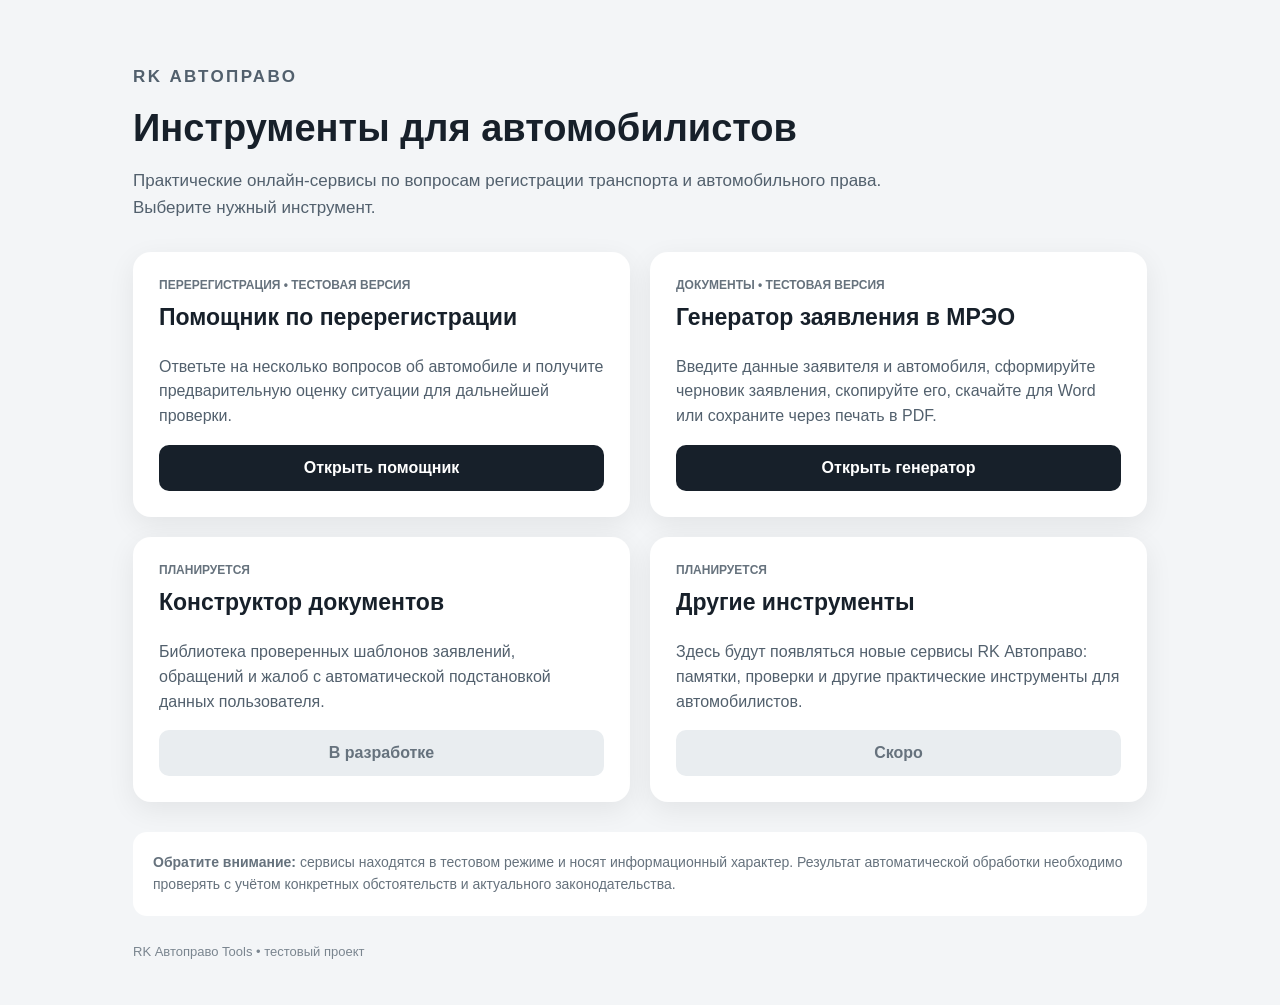
==== index.html @ 01504936 "Добавлена главная страница RK Автоправо Tools" ====
<!doctype html>
<html lang="ru"><head><meta charset="utf-8"><meta name="viewport" content="width=device-width,initial-scale=1">
<title>RK Автоправо Tools — инструменты для автомобилистов</title>
<style>
*{box-sizing:border-box}body{margin:0;font-family:Arial,sans-serif;background:#f3f5f7;color:#17202a}.wrap{max-width:1050px;margin:0 auto;padding:46px 18px}.hero{margin-bottom:30px}.eyebrow{font-size:12px;font-weight:700;letter-spacing:.14em}.hero h1{font-size:38px;margin:10px 0}.hero p{max-width:760px;color:#52606d;line-height:1.6;font-size:17px}.grid{display:grid;grid-template-columns:repeat(2,1fr);gap:20px}.tool{background:#fff;border-radius:18px;padding:26px;box-shadow:0 8px 28px rgba(0,0,0,.07);display:flex;flex-direction:column;min-height:260px}.tag{font-size:12px;font-weight:700;color:#66727d}.tool h2{margin:12px 0 8px;font-size:23px}.tool p{color:#52606d;line-height:1.55;flex:1}.btn{display:block;text-align:center;text-decoration:none;background:#17202a;color:#fff;padding:14px 18px;border-radius:10px;font-weight:700}.soon{background:#e9edf0;color:#66727d}.note{margin-top:30px;padding:20px;background:#fff;border-radius:14px;color:#66727d;line-height:1.55;font-size:14px}.footer{margin-top:28px;color:#7a858f;font-size:13px}@media(max-width:720px){.grid{grid-template-columns:1fr}.hero h1{font-size:30px}.wrap{padding-top:28px}}
</style></head>
<body><main class="wrap"><header class="hero"><p class="eyebrow">RK АВТОПРАВО</p><h1>Инструменты для автомобилистов</h1>
<p>Практические онлайн-сервисы по вопросам регистрации транспорта и автомобильного права. Выберите нужный инструмент.</p></header>
<section class="grid">
<article class="tool"><span class="tag">ПЕРЕРЕГИСТРАЦИЯ • ТЕСТОВАЯ ВЕРСИЯ</span><h2>Помощник по перерегистрации</h2><p>Ответьте на несколько вопросов об автомобиле и получите предварительную оценку ситуации для дальнейшей проверки.</p><a class="btn" href="registration-helper/">Открыть помощник</a></article>
<article class="tool"><span class="tag">ДОКУМЕНТЫ • ТЕСТОВАЯ ВЕРСИЯ</span><h2>Генератор заявления в МРЭО</h2><p>Введите данные заявителя и автомобиля, сформируйте черновик заявления, скопируйте его, скачайте для Word или сохраните через печать в PDF.</p><a class="btn" href="mreo-statement-generator/">Открыть генератор</a></article>
<article class="tool"><span class="tag">ПЛАНИРУЕТСЯ</span><h2>Конструктор документов</h2><p>Библиотека проверенных шаблонов заявлений, обращений и жалоб с автоматической подстановкой данных пользователя.</p><span class="btn soon">В разработке</span></article>
<article class="tool"><span class="tag">ПЛАНИРУЕТСЯ</span><h2>Другие инструменты</h2><p>Здесь будут появляться новые сервисы RK Автоправо: памятки, проверки и другие практические инструменты для автомобилистов.</p><span class="btn soon">Скоро</span></article>
</section>
<div class="note"><strong>Обратите внимание:</strong> сервисы находятся в тестовом режиме и носят информационный характер. Результат автоматической обработки необходимо проверять с учётом конкретных обстоятельств и актуального законодательства.</div>
<footer class="footer">RK Автоправо Tools • тестовый проект</footer></main></body></html>
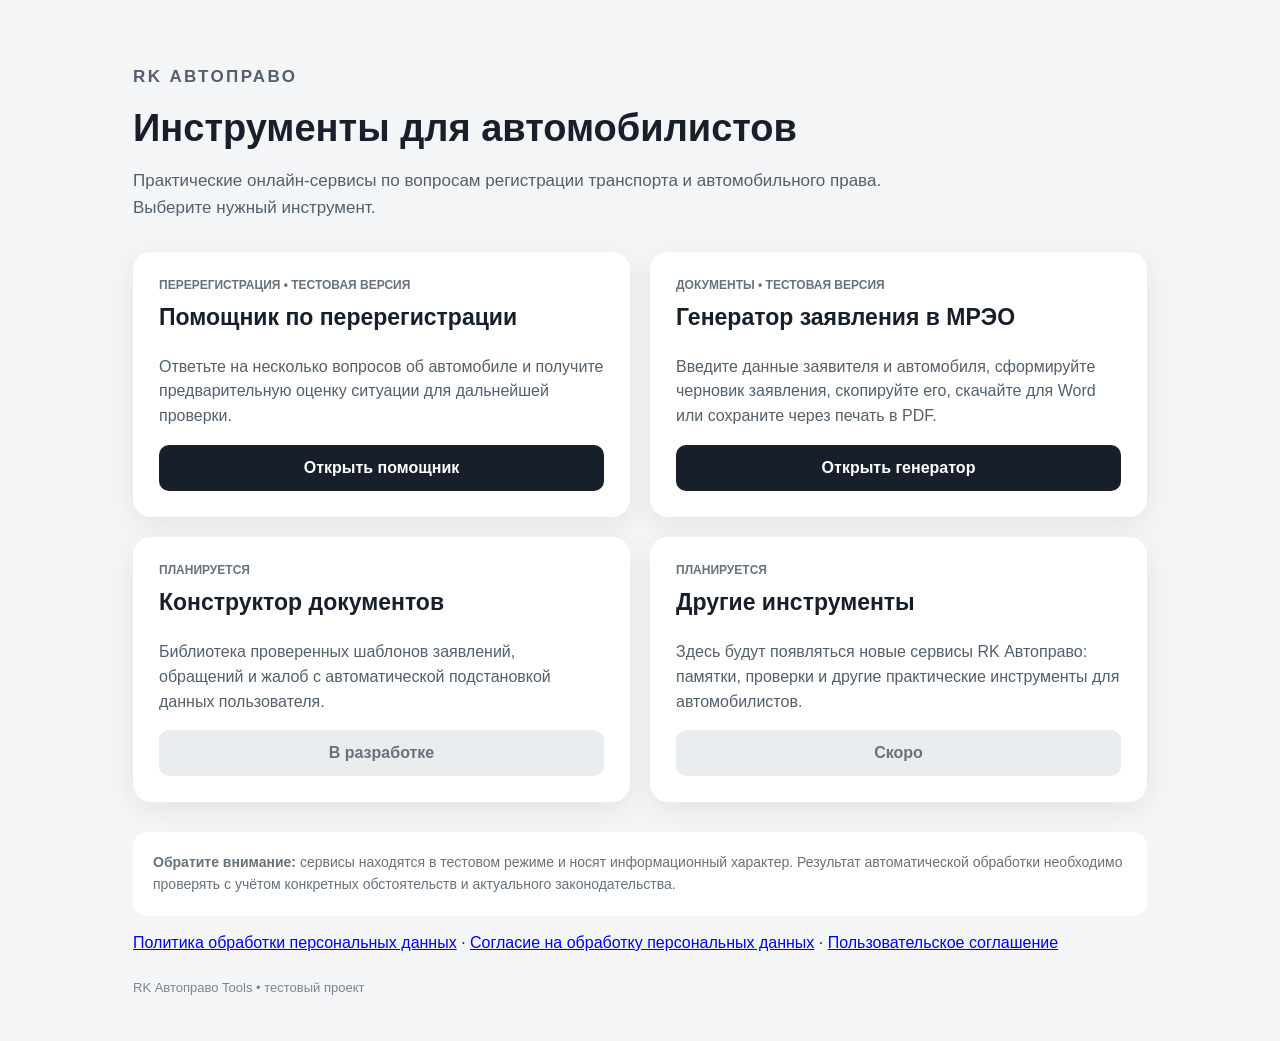
==== commit c8498880: "Link legal documents and add consent controls" ====
--- a/index.html
+++ b/index.html
@@ -13,4 +13,4 @@
 <article class="tool"><span class="tag">ПЛАНИРУЕТСЯ</span><h2>Другие инструменты</h2><p>Здесь будут появляться новые сервисы RK Автоправо: памятки, проверки и другие практические инструменты для автомобилистов.</p><span class="btn soon">Скоро</span></article>
 </section>
 <div class="note"><strong>Обратите внимание:</strong> сервисы находятся в тестовом режиме и носят информационный характер. Результат автоматической обработки необходимо проверять с учётом конкретных обстоятельств и актуального законодательства.</div>
-<footer class="footer">RK Автоправо Tools • тестовый проект</footer></main></body></html>+<div style="margin-top:18px"><a href="privacy-policy/">Политика обработки персональных данных</a> · <a href="personal-data-consent/">Согласие на обработку персональных данных</a> · <a href="terms/">Пользовательское соглашение</a></div><footer class="footer">RK Автоправо Tools • тестовый проект</footer></main></body></html>
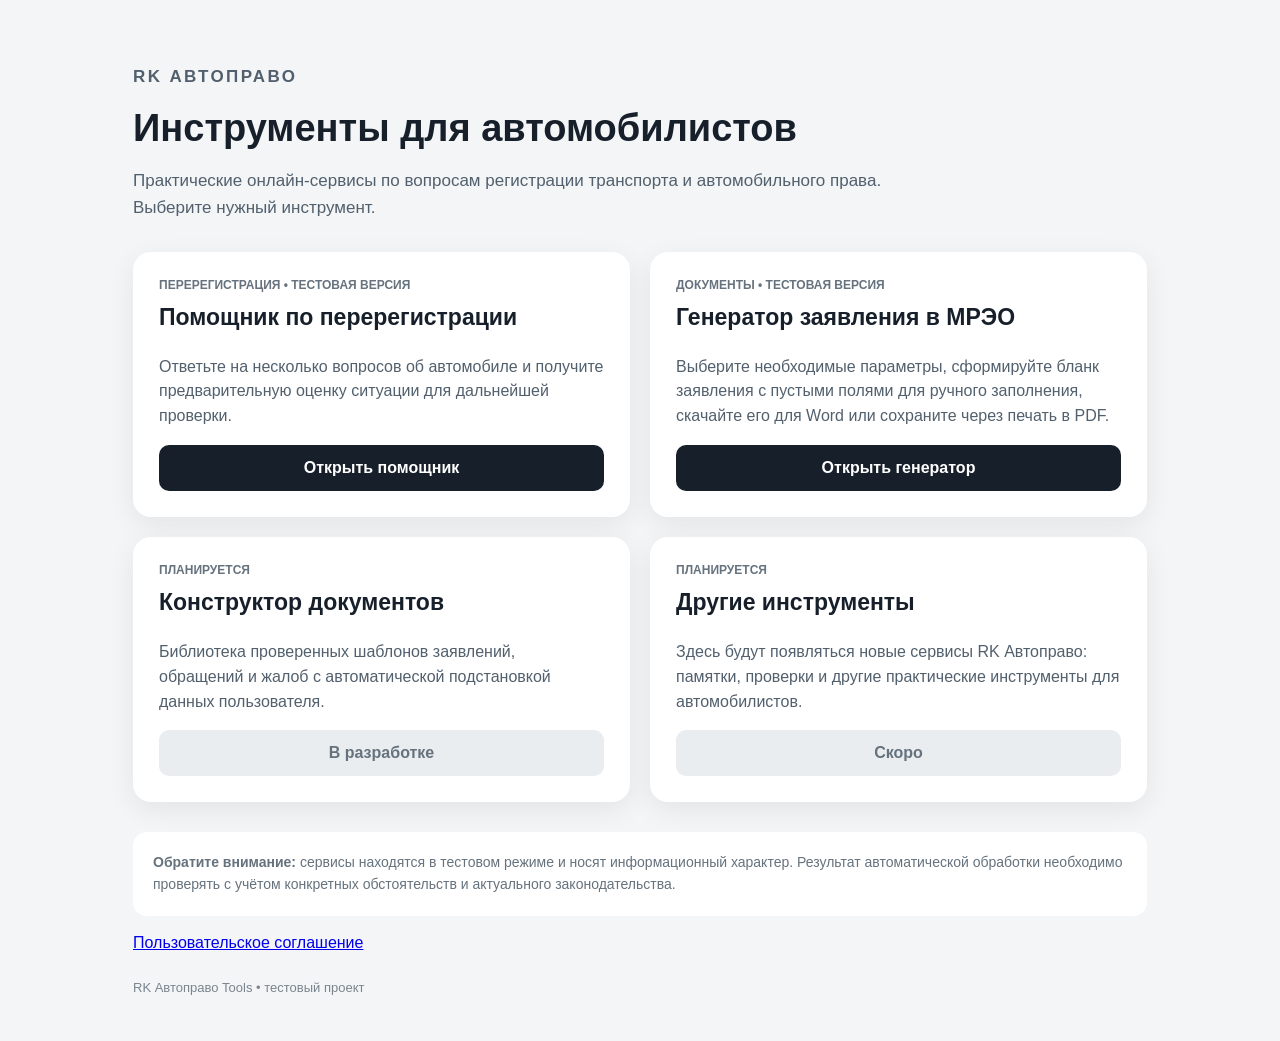
==== commit db7ede45: "Убрать ссылки на документы о персональных данных из подвала" ====
--- a/index.html
+++ b/index.html
@@ -8,9 +8,9 @@
 <p>Практические онлайн-сервисы по вопросам регистрации транспорта и автомобильного права. Выберите нужный инструмент.</p></header>
 <section class="grid">
 <article class="tool"><span class="tag">ПЕРЕРЕГИСТРАЦИЯ • ТЕСТОВАЯ ВЕРСИЯ</span><h2>Помощник по перерегистрации</h2><p>Ответьте на несколько вопросов об автомобиле и получите предварительную оценку ситуации для дальнейшей проверки.</p><a class="btn" href="registration-helper/">Открыть помощник</a></article>
-<article class="tool"><span class="tag">ДОКУМЕНТЫ • ТЕСТОВАЯ ВЕРСИЯ</span><h2>Генератор заявления в МРЭО</h2><p>Введите данные заявителя и автомобиля, сформируйте черновик заявления, скопируйте его, скачайте для Word или сохраните через печать в PDF.</p><a class="btn" href="mreo-statement-generator/">Открыть генератор</a></article>
+<article class="tool"><span class="tag">ДОКУМЕНТЫ • ТЕСТОВАЯ ВЕРСИЯ</span><h2>Генератор заявления в МРЭО</h2><p>Выберите необходимые параметры, сформируйте бланк заявления с пустыми полями для ручного заполнения, скачайте его для Word или сохраните через печать в PDF.</p><a class="btn" href="mreo-statement-generator/">Открыть генератор</a></article>
 <article class="tool"><span class="tag">ПЛАНИРУЕТСЯ</span><h2>Конструктор документов</h2><p>Библиотека проверенных шаблонов заявлений, обращений и жалоб с автоматической подстановкой данных пользователя.</p><span class="btn soon">В разработке</span></article>
 <article class="tool"><span class="tag">ПЛАНИРУЕТСЯ</span><h2>Другие инструменты</h2><p>Здесь будут появляться новые сервисы RK Автоправо: памятки, проверки и другие практические инструменты для автомобилистов.</p><span class="btn soon">Скоро</span></article>
 </section>
 <div class="note"><strong>Обратите внимание:</strong> сервисы находятся в тестовом режиме и носят информационный характер. Результат автоматической обработки необходимо проверять с учётом конкретных обстоятельств и актуального законодательства.</div>
-<div style="margin-top:18px"><a href="privacy-policy/">Политика обработки персональных данных</a> · <a href="personal-data-consent/">Согласие на обработку персональных данных</a> · <a href="terms/">Пользовательское соглашение</a></div><footer class="footer">RK Автоправо Tools • тестовый проект</footer></main></body></html>+<div style="margin-top:18px"><a href="terms/">Пользовательское соглашение</a></div><footer class="footer">RK Автоправо Tools • тестовый проект</footer></main></body></html>
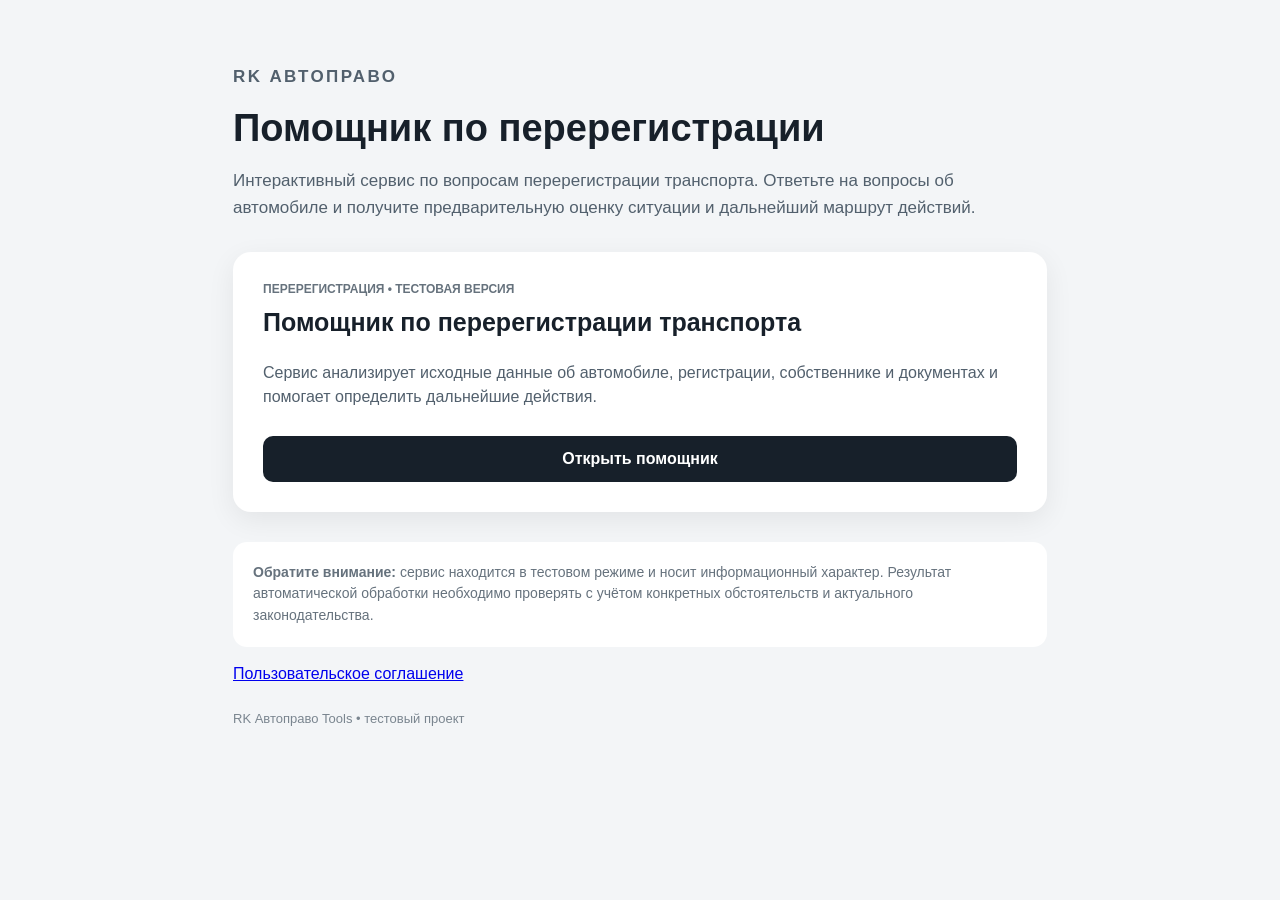
==== commit 3a25616a: "Focus site on registration helper" ====
--- a/index.html
+++ b/index.html
@@ -1,16 +1,11 @@
 <!doctype html>
 <html lang="ru"><head><meta charset="utf-8"><meta name="viewport" content="width=device-width,initial-scale=1">
-<title>RK Автоправо Tools — инструменты для автомобилистов</title>
+<title>RK Автоправо Tools — помощник по перерегистрации</title>
 <style>
-*{box-sizing:border-box}body{margin:0;font-family:Arial,sans-serif;background:#f3f5f7;color:#17202a}.wrap{max-width:1050px;margin:0 auto;padding:46px 18px}.hero{margin-bottom:30px}.eyebrow{font-size:12px;font-weight:700;letter-spacing:.14em}.hero h1{font-size:38px;margin:10px 0}.hero p{max-width:760px;color:#52606d;line-height:1.6;font-size:17px}.grid{display:grid;grid-template-columns:repeat(2,1fr);gap:20px}.tool{background:#fff;border-radius:18px;padding:26px;box-shadow:0 8px 28px rgba(0,0,0,.07);display:flex;flex-direction:column;min-height:260px}.tag{font-size:12px;font-weight:700;color:#66727d}.tool h2{margin:12px 0 8px;font-size:23px}.tool p{color:#52606d;line-height:1.55;flex:1}.btn{display:block;text-align:center;text-decoration:none;background:#17202a;color:#fff;padding:14px 18px;border-radius:10px;font-weight:700}.soon{background:#e9edf0;color:#66727d}.note{margin-top:30px;padding:20px;background:#fff;border-radius:14px;color:#66727d;line-height:1.55;font-size:14px}.footer{margin-top:28px;color:#7a858f;font-size:13px}@media(max-width:720px){.grid{grid-template-columns:1fr}.hero h1{font-size:30px}.wrap{padding-top:28px}}
+*{box-sizing:border-box}body{margin:0;font-family:Arial,sans-serif;background:#f3f5f7;color:#17202a}.wrap{max-width:850px;margin:0 auto;padding:46px 18px}.hero{margin-bottom:30px}.eyebrow{font-size:12px;font-weight:700;letter-spacing:.14em}.hero h1{font-size:38px;margin:10px 0}.hero p{max-width:760px;color:#52606d;line-height:1.6;font-size:17px}.tool{background:#fff;border-radius:18px;padding:30px;box-shadow:0 8px 28px rgba(0,0,0,.07);display:flex;flex-direction:column;min-height:260px}.tag{font-size:12px;font-weight:700;color:#66727d}.tool h2{margin:12px 0 8px;font-size:25px}.tool p{color:#52606d;line-height:1.55;flex:1}.btn{display:block;text-align:center;text-decoration:none;background:#17202a;color:#fff;padding:14px 18px;border-radius:10px;font-weight:700}.note{margin-top:30px;padding:20px;background:#fff;border-radius:14px;color:#66727d;line-height:1.55;font-size:14px}.footer{margin-top:28px;color:#7a858f;font-size:13px}@media(max-width:720px){.hero h1{font-size:30px}.wrap{padding-top:28px}}
 </style></head>
-<body><main class="wrap"><header class="hero"><p class="eyebrow">RK АВТОПРАВО</p><h1>Инструменты для автомобилистов</h1>
-<p>Практические онлайн-сервисы по вопросам регистрации транспорта и автомобильного права. Выберите нужный инструмент.</p></header>
-<section class="grid">
-<article class="tool"><span class="tag">ПЕРЕРЕГИСТРАЦИЯ • ТЕСТОВАЯ ВЕРСИЯ</span><h2>Помощник по перерегистрации</h2><p>Ответьте на несколько вопросов об автомобиле и получите предварительную оценку ситуации для дальнейшей проверки.</p><a class="btn" href="registration-helper/">Открыть помощник</a></article>
-<article class="tool"><span class="tag">ДОКУМЕНТЫ • ТЕСТОВАЯ ВЕРСИЯ</span><h2>Генератор заявления в МРЭО</h2><p>Выберите необходимые параметры, сформируйте бланк заявления с пустыми полями для ручного заполнения, скачайте его для Word или сохраните через печать в PDF.</p><a class="btn" href="mreo-statement-generator/">Открыть генератор</a></article>
-<article class="tool"><span class="tag">ПЛАНИРУЕТСЯ</span><h2>Конструктор документов</h2><p>Библиотека проверенных шаблонов заявлений, обращений и жалоб с автоматической подстановкой данных пользователя.</p><span class="btn soon">В разработке</span></article>
-<article class="tool"><span class="tag">ПЛАНИРУЕТСЯ</span><h2>Другие инструменты</h2><p>Здесь будут появляться новые сервисы RK Автоправо: памятки, проверки и другие практические инструменты для автомобилистов.</p><span class="btn soon">Скоро</span></article>
-</section>
-<div class="note"><strong>Обратите внимание:</strong> сервисы находятся в тестовом режиме и носят информационный характер. Результат автоматической обработки необходимо проверять с учётом конкретных обстоятельств и актуального законодательства.</div>
+<body><main class="wrap"><header class="hero"><p class="eyebrow">RK АВТОПРАВО</p><h1>Помощник по перерегистрации</h1>
+<p>Интерактивный сервис по вопросам перерегистрации транспорта. Ответьте на вопросы об автомобиле и получите предварительную оценку ситуации и дальнейший маршрут действий.</p></header>
+<article class="tool"><span class="tag">ПЕРЕРЕГИСТРАЦИЯ • ТЕСТОВАЯ ВЕРСИЯ</span><h2>Помощник по перерегистрации транспорта</h2><p>Сервис анализирует исходные данные об автомобиле, регистрации, собственнике и документах и помогает определить дальнейшие действия.</p><a class="btn" href="registration-helper/">Открыть помощник</a></article>
+<div class="note"><strong>Обратите внимание:</strong> сервис находится в тестовом режиме и носит информационный характер. Результат автоматической обработки необходимо проверять с учётом конкретных обстоятельств и актуального законодательства.</div>
 <div style="margin-top:18px"><a href="terms/">Пользовательское соглашение</a></div><footer class="footer">RK Автоправо Tools • тестовый проект</footer></main></body></html>
